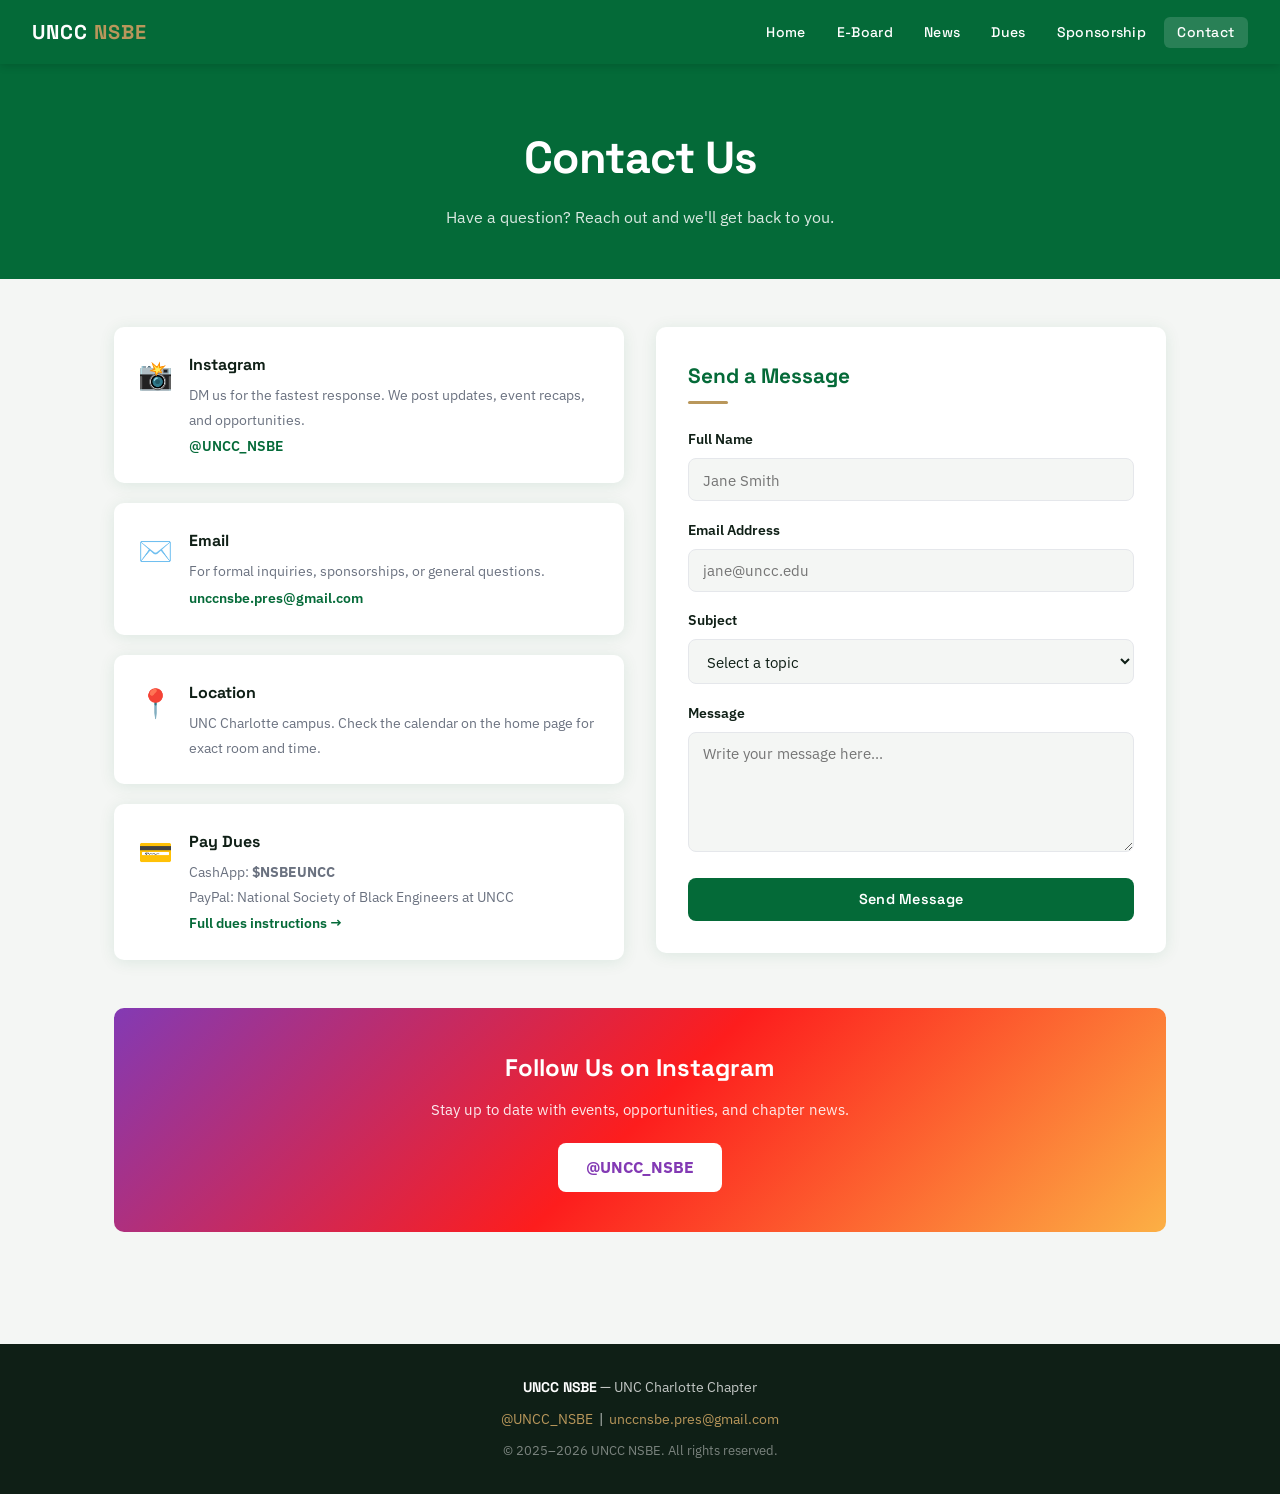
==== contact.html @ b9e21c6c "initial commit" ====
<!DOCTYPE html>
<html lang="en">
<head>
  <meta charset="UTF-8" />
  <meta name="viewport" content="width=device-width, initial-scale=1.0"/>
  <title>Contact — UNCC NSBE</title>
  <link rel="stylesheet" href="style.css" />
  <style>
    .contact-layout {
      display: grid;
      grid-template-columns: 1fr 1fr;
      gap: 2rem;
      align-items: start;
    }

    .contact-info {
      display: flex;
      flex-direction: column;
      gap: 1.25rem;
    }

    .contact-block {
      background: var(--white);
      border-radius: var(--radius);
      box-shadow: var(--shadow);
      padding: 1.5rem;
      display: flex;
      gap: 1rem;
      align-items: flex-start;
    }

    .contact-icon { font-size: 1.75rem; flex-shrink: 0; }

    .contact-block h3 {
      font-family: var(--font-heading);
      font-size: 1rem;
      color: var(--dark);
      margin-bottom: 0.3rem;
    }

    .contact-block p { font-size: 0.9rem; color: var(--gray); }
    .contact-block a { color: var(--green); font-weight: 600; font-size: 0.9rem; }

    .contact-form {
      background: var(--white);
      border-radius: var(--radius);
      box-shadow: var(--shadow);
      padding: 2rem;
    }

    .contact-form h2 {
      font-family: var(--font-heading);
      font-size: 1.3rem;
      color: var(--green);
      margin-bottom: 0.4rem;
    }

    .contact-form .divider {
      width: 40px; height: 3px;
      background: var(--gold);
      border-radius: 2px;
      margin-bottom: 1.5rem;
    }

    .form-group { margin-bottom: 1.1rem; }

    .form-group label {
      display: block;
      font-size: 0.875rem;
      font-weight: 600;
      color: var(--dark);
      margin-bottom: 0.4rem;
    }

    .form-group input,
    .form-group textarea,
    .form-group select {
      width: 100%;
      padding: 0.65rem 0.9rem;
      border: 1.5px solid var(--light-gray);
      border-radius: 8px;
      font-family: var(--font-body);
      font-size: 0.95rem;
      color: var(--dark);
      background: var(--off-white);
      transition: border-color 0.2s;
      outline: none;
    }

    .form-group input:focus,
    .form-group textarea:focus,
    .form-group select:focus { border-color: var(--green); }

    .form-group textarea { resize: vertical; min-height: 120px; }

    .instagram-cta {
      background: linear-gradient(135deg, #833ab4, #fd1d1d, #fcb045);
      color: var(--white);
      border-radius: var(--radius);
      padding: 2.5rem 2rem;
      text-align: center;
      margin-top: 3rem;
    }

    .instagram-cta h2 {
      font-family: var(--font-heading);
      font-size: 1.5rem;
      margin-bottom: 0.5rem;
    }

    .instagram-cta p { opacity: 0.9; margin-bottom: 1.25rem; font-size: 0.95rem; }

    .btn-instagram {
      background: var(--white);
      color: #833ab4;
      font-weight: 700;
      padding: 0.7rem 1.75rem;
      border-radius: 8px;
      display: inline-block;
      transition: opacity 0.2s;
    }

    .btn-instagram:hover { opacity: 0.9; text-decoration: none; }

    @media (max-width: 700px) {
      .contact-layout { grid-template-columns: 1fr; }
    }
  </style>
</head>
<body>

  <!-- NAVBAR -->
  <nav>
    <a href="index.html" class="nav-logo">UNCC <span>NSBE</span></a>
    <button class="nav-toggle" id="navToggle" aria-label="Toggle menu">
      <span></span><span></span><span></span>
    </button>
    <ul class="nav-links" id="navLinks">
      <li><a href="index.html">Home</a></li>
      <li><a href="eboard.html">E-Board</a></li>
      <li><a href="news.html">News</a></li>
      <li><a href="dues.html">Dues</a></li>
      <li><a href="sponsorship.html">Sponsorship</a></li>
      <li><a href="contact.html" class="active">Contact</a></li>
    </ul>
  </nav>

  <!-- PAGE HEADER -->
  <div class="page-header">
    <h1>Contact Us</h1>
    <p>Have a question? Reach out and we'll get back to you.</p>
  </div>

  <div class="container">
    <div class="contact-layout">

      <!-- LEFT: Contact Info -->
      <div class="contact-info">

        <div class="contact-block">
          <div class="contact-icon">📸</div>
          <div>
            <h3>Instagram</h3>
            <p>DM us for the fastest response. We post updates, event recaps, and opportunities.</p>
            <a href="https://www.instagram.com/UNCC_NSBE" target="_blank">@UNCC_NSBE</a>
          </div>
        </div>

        <div class="contact-block">
          <div class="contact-icon">✉️</div>
          <div>
            <h3>Email</h3>
            <p>For formal inquiries, sponsorships, or general questions.</p>
            <a href="mailto:unccnsbe.pres@gmail.com">unccnsbe.pres@gmail.com</a>
          </div>
        </div>

        <div class="contact-block">
          <div class="contact-icon">📍</div>
          <div>
            <h3>Location</h3>
            <p>UNC Charlotte campus. Check the calendar on the home page for exact room and time.</p>
          </div>
        </div>

        <div class="contact-block">
          <div class="contact-icon">💳</div>
          <div>
            <h3>Pay Dues</h3>
            <p>CashApp: <strong>$NSBEUNCC</strong><br>PayPal: National Society of Black Engineers at UNCC</p>
            <a href="dues.html">Full dues instructions →</a>
          </div>
        </div>

      </div>

      <!-- RIGHT: Contact Form -->
      <div class="contact-form">
        <h2>Send a Message</h2>
        <div class="divider"></div>

        <!--
          FORM SETUP (takes 2 minutes):
          1. Go to formspree.io and create a free account
          2. Create a new form — it gives you an endpoint URL
          3. Replace "YOUR_FORMSPREE_ID" below with your form ID
          Example: action="https://formspree.io/f/abcdefgh"
        -->
        <form action="https://formspree.io/f/YOUR_FORMSPREE_ID" method="POST">

          <div class="form-group">
            <label for="name">Full Name</label>
            <input type="text" id="name" name="name" placeholder="Jane Smith" required />
          </div>

          <div class="form-group">
            <label for="email">Email Address</label>
            <input type="email" id="email" name="email" placeholder="jane@uncc.edu" required />
          </div>

          <div class="form-group">
            <label for="subject">Subject</label>
            <select id="subject" name="subject">
              <option value="">Select a topic</option>
              <option value="general">General Question</option>
              <option value="membership">Membership / Dues</option>
              <option value="sponsorship">Sponsorship Inquiry</option>
              <option value="events">Events</option>
              <option value="other">Other</option>
            </select>
          </div>

          <div class="form-group">
            <label for="message">Message</label>
            <textarea id="message" name="message" placeholder="Write your message here..." required></textarea>
          </div>

          <button type="submit" class="btn btn-green" style="width: 100%;">Send Message</button>

        </form>
      </div>

    </div>

    <!-- INSTAGRAM CTA -->
    <div class="instagram-cta">
      <h2>Follow Us on Instagram</h2>
      <p>Stay up to date with events, opportunities, and chapter news.</p>
      <a href="https://www.instagram.com/UNCC_NSBE" target="_blank" class="btn-instagram">
        @UNCC_NSBE
      </a>
    </div>

  </div>

  <!-- FOOTER -->
  <footer>
    <p><strong>UNCC NSBE</strong> — UNC Charlotte Chapter</p>
    <p class="mt-1">
      <a href="https://www.instagram.com/UNCC_NSBE" target="_blank">@UNCC_NSBE</a>
      &nbsp;|&nbsp;
      <a href="mailto:unccnsbe.pres@gmail.com">unccnsbe.pres@gmail.com</a>
    </p>
    <p class="mt-1" style="font-size: 0.8rem; opacity: 0.6;">© 2025–2026 UNCC NSBE. All rights reserved.</p>
  </footer>

  <script>
    const toggle = document.getElementById('navToggle');
    const links  = document.getElementById('navLinks');
    toggle.addEventListener('click', () => links.classList.toggle('open'));
  </script>

</body>
</html>
---- style.css ----
/* ============================================
   UNCC NSBE WEBSITE — style.css
   Shared styles for all pages
   Colors: NinerGreen #046A38, Gold #B9975B
   Fonts: Space Grotesk + IBM Plex Sans
   ============================================ */

/* --- Google Fonts --- */
@import url('https://fonts.googleapis.com/css2?family=Space+Grotesk:wght@500;600;700&family=IBM+Plex+Sans:wght@400;500;600&display=swap');

/* --- CSS Variables --- */
:root {
  --green:      #046A38;
  --green-dark: #034d29;
  --gold:       #B9975B;
  --white:      #ffffff;
  --off-white:  #f4f6f4;
  --dark:       #0f1f16;
  --gray:       #6b7280;
  --light-gray: #e5e7eb;

  --font-heading: 'Space Grotesk', sans-serif;
  --font-body:    'IBM Plex Sans', sans-serif;

  --radius: 10px;
  --shadow: 0 2px 16px rgba(4, 106, 56, 0.10);
}

/* --- Reset --- */
*, *::before, *::after {
  box-sizing: border-box;
  margin: 0;
  padding: 0;
}

body {
  font-family: var(--font-body);
  background-color: var(--off-white);
  color: var(--dark);
  line-height: 1.7;
}

a { color: var(--green); text-decoration: none; }
a:hover { text-decoration: underline; }
img { max-width: 100%; display: block; }

/* --- Navbar --- */
nav {
  background-color: var(--green);
  padding: 0 2rem;
  display: flex;
  align-items: center;
  justify-content: space-between;
  height: 64px;
  position: sticky;
  top: 0;
  z-index: 100;
  box-shadow: 0 2px 8px rgba(0,0,0,0.15);
}

.nav-logo {
  font-family: var(--font-heading);
  font-size: 1.25rem;
  color: var(--white);
  letter-spacing: 1px;
  font-weight: 700;
}

.nav-logo span { color: var(--gold); }

.nav-links {
  display: flex;
  gap: 0.25rem;
  list-style: none;
}

.nav-links a {
  color: var(--white);
  font-size: 0.875rem;
  font-weight: 500;
  padding: 0.4rem 0.85rem;
  border-radius: 6px;
  transition: background 0.2s;
  font-family: var(--font-heading);
  letter-spacing: 0.3px;
}

.nav-links a:hover,
.nav-links a.active {
  background-color: rgba(255,255,255,0.15);
  text-decoration: none;
}

.nav-toggle {
  display: none;
  flex-direction: column;
  gap: 5px;
  cursor: pointer;
  background: none;
  border: none;
  padding: 4px;
}

.nav-toggle span {
  display: block;
  width: 24px;
  height: 2px;
  background: var(--white);
  border-radius: 2px;
}

/* --- Page Header --- */
.page-header {
  background-color: var(--green);
  color: var(--white);
  padding: 3.5rem 2rem 3rem;
  text-align: center;
}

.page-header h1 {
  font-family: var(--font-heading);
  font-size: clamp(1.8rem, 4vw, 2.8rem);
  font-weight: 700;
  letter-spacing: -0.5px;
  margin-bottom: 0.5rem;
}

.page-header p {
  font-size: 1rem;
  opacity: 0.85;
  max-width: 540px;
  margin: 0 auto;
  font-family: var(--font-body);
}

/* --- Container --- */
.container {
  max-width: 1100px;
  margin: 0 auto;
  padding: 3rem 1.5rem;
}

/* --- Section Title --- */
.section-title {
  font-family: var(--font-heading);
  font-size: 1.6rem;
  font-weight: 700;
  color: var(--green);
  margin-bottom: 0.4rem;
  letter-spacing: -0.3px;
}

.section-divider {
  width: 48px;
  height: 3px;
  background-color: var(--gold);
  border-radius: 2px;
  margin-bottom: 2rem;
}

/* --- Cards --- */
.card {
  background: var(--white);
  border-radius: var(--radius);
  box-shadow: var(--shadow);
  padding: 1.5rem;
}

.card h3 {
  font-family: var(--font-heading);
}

.card-grid {
  display: grid;
  grid-template-columns: repeat(auto-fit, minmax(260px, 1fr));
  gap: 1.5rem;
}

/* --- Buttons --- */
.btn {
  display: inline-block;
  padding: 0.65rem 1.4rem;
  border-radius: 8px;
  font-family: var(--font-heading);
  font-size: 0.9rem;
  font-weight: 600;
  cursor: pointer;
  transition: all 0.2s;
  border: 2px solid transparent;
  letter-spacing: 0.3px;
}

.btn-green {
  background-color: var(--green);
  color: var(--white);
}

.btn-green:hover {
  background-color: var(--green-dark);
  text-decoration: none;
}

.btn-outline {
  background-color: transparent;
  border-color: var(--green);
  color: var(--green);
}

.btn-outline:hover {
  background-color: var(--green);
  color: var(--white);
  text-decoration: none;
}

.btn-gold {
  background-color: var(--gold);
  color: var(--white);
}

.btn-gold:hover {
  background-color: #a3823d;
  text-decoration: none;
}

/* --- Footer --- */
footer {
  background-color: var(--dark);
  color: rgba(255,255,255,0.75);
  text-align: center;
  padding: 2rem 1rem;
  font-size: 0.875rem;
  margin-top: 4rem;
  font-family: var(--font-body);
}

footer strong {
  font-family: var(--font-heading);
  color: var(--white);
}

footer a { color: var(--gold); }

/* --- Utility --- */
.text-center { text-align: center; }
.mt-1 { margin-top: 0.5rem; }
.mt-2 { margin-top: 1rem; }
.mt-3 { margin-top: 1.5rem; }
.mt-4 { margin-top: 2rem; }

/* --- Scroll Reveal Animation --- */
.reveal {
  opacity: 0;
  transform: translateY(30px);
  transition: opacity 0.6s ease, transform 0.6s ease;
}

.reveal.from-left {
  transform: translateX(-60px);
}

.reveal.from-right {
  transform: translateX(60px);
}

.reveal.visible {
  opacity: 1;
  transform: translate(0);
}

/* --- Mobile --- */
@media (max-width: 700px) {
  .nav-links {
    display: none;
    flex-direction: column;
    position: absolute;
    top: 64px;
    left: 0;
    right: 0;
    background-color: var(--green);
    padding: 1rem;
    gap: 0.25rem;
  }

  .nav-links.open { display: flex; }
  .nav-toggle { display: flex; }
  .container { padding: 2rem 1rem; }
}
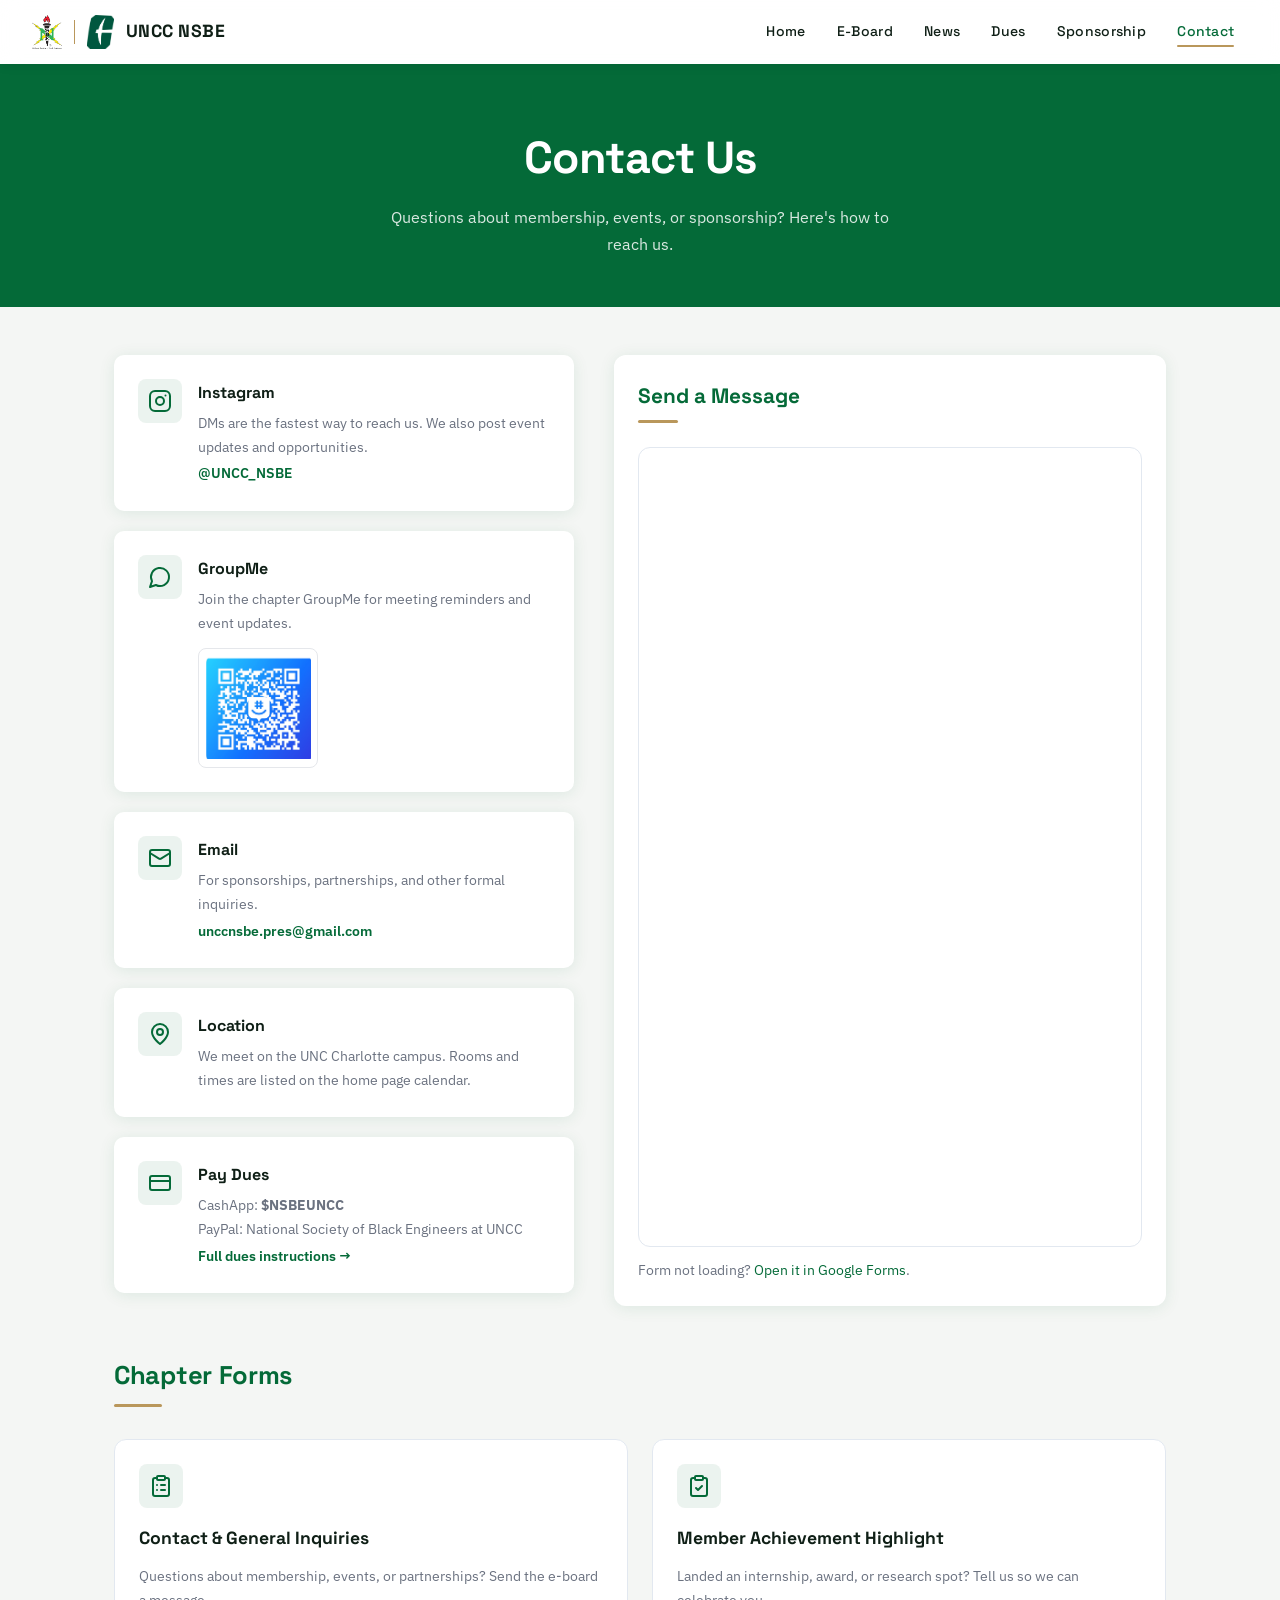
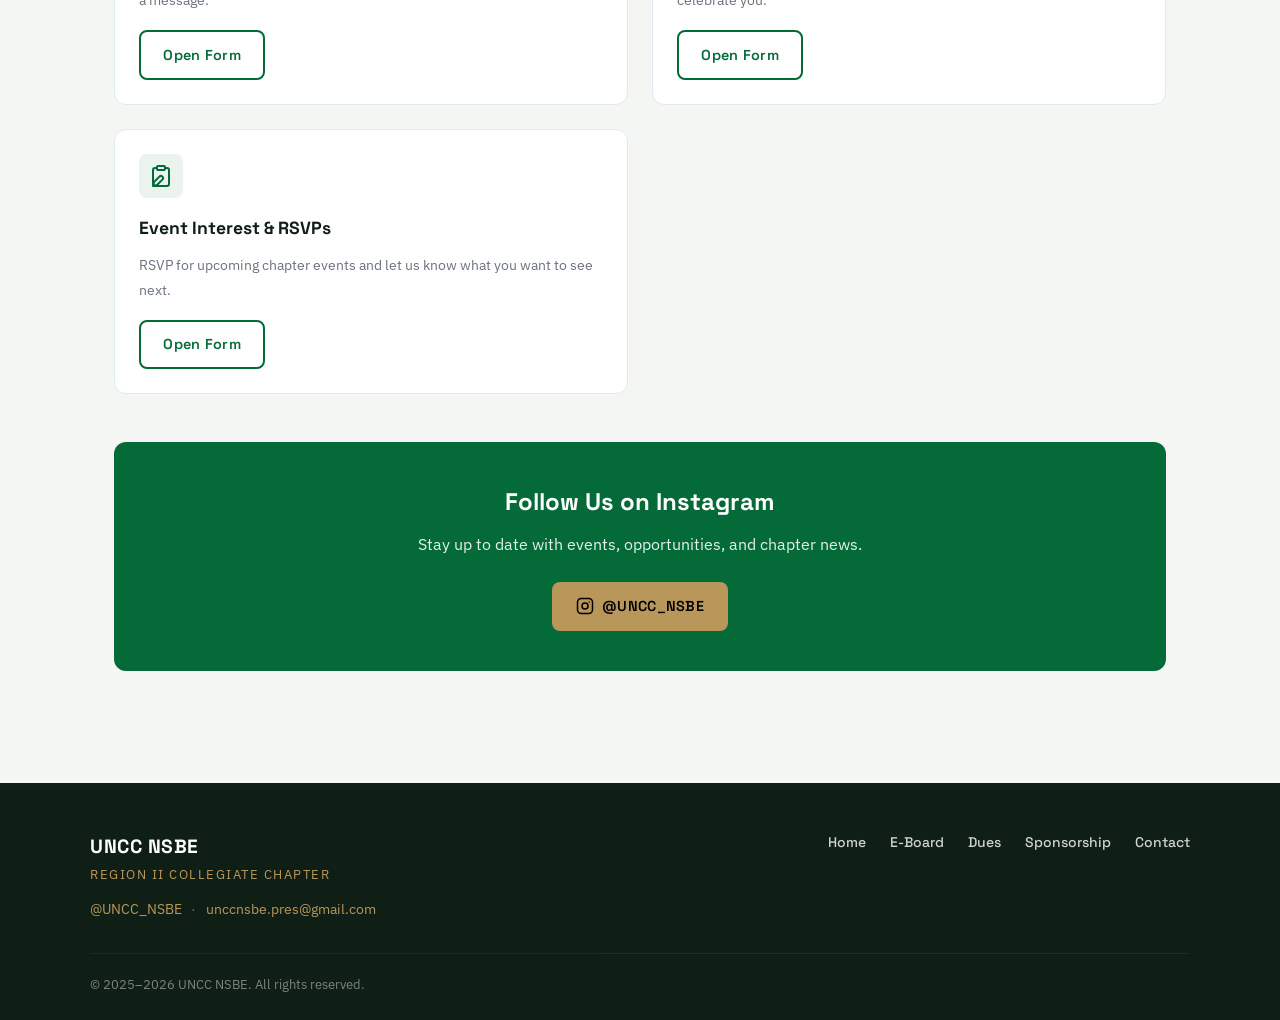
==== commit 9a481ac8: "Update E-Board card flip interactions, photo alignments, and Google Forms setup" ====
--- a/contact.html
+++ b/contact.html
@@ -8,8 +8,8 @@
   <style>
     .contact-layout {
       display: grid;
-      grid-template-columns: 1fr 1fr;
-      gap: 2rem;
+      grid-template-columns: 1fr 1.2fr;
+      gap: 2.5rem;
       align-items: start;
     }
 
@@ -29,7 +29,6 @@
       align-items: flex-start;
     }
 
-    .contact-icon { font-size: 1.75rem; flex-shrink: 0; }
 
     .contact-block h3 {
       font-family: var(--font-heading);
@@ -39,13 +38,33 @@
     }
 
     .contact-block p { font-size: 0.9rem; color: var(--gray); }
+
+    .groupme-qr {
+      width: 120px;
+      height: 120px;
+      object-fit: contain;
+      margin-top: 0.75rem;
+      padding: 6px;
+      border-radius: 8px;
+      border: 1px solid var(--light-gray);
+      background: var(--white);
+    }
     .contact-block a { color: var(--green); font-weight: 600; font-size: 0.9rem; }
 
     .contact-form {
       background: var(--white);
-      border-radius: var(--radius);
+      border-radius: 12px;
       box-shadow: var(--shadow);
-      padding: 2rem;
+      padding: 1.5rem;
+      scroll-margin-top: 80px; /* clears the sticky nav when jumped to */
+    }
+
+    .contact-form iframe { display: block; }
+
+    .form-fallback {
+      font-size: 0.85rem;
+      color: var(--gray);
+      margin-top: 0.75rem;
     }
 
     .contact-form h2 {
@@ -62,67 +81,7 @@
       margin-bottom: 1.5rem;
     }
 
-    .form-group { margin-bottom: 1.1rem; }
-
-    .form-group label {
-      display: block;
-      font-size: 0.875rem;
-      font-weight: 600;
-      color: var(--dark);
-      margin-bottom: 0.4rem;
-    }
-
-    .form-group input,
-    .form-group textarea,
-    .form-group select {
-      width: 100%;
-      padding: 0.65rem 0.9rem;
-      border: 1.5px solid var(--light-gray);
-      border-radius: 8px;
-      font-family: var(--font-body);
-      font-size: 0.95rem;
-      color: var(--dark);
-      background: var(--off-white);
-      transition: border-color 0.2s;
-      outline: none;
-    }
-
-    .form-group input:focus,
-    .form-group textarea:focus,
-    .form-group select:focus { border-color: var(--green); }
-
-    .form-group textarea { resize: vertical; min-height: 120px; }
-
-    .instagram-cta {
-      background: linear-gradient(135deg, #833ab4, #fd1d1d, #fcb045);
-      color: var(--white);
-      border-radius: var(--radius);
-      padding: 2.5rem 2rem;
-      text-align: center;
-      margin-top: 3rem;
-    }
-
-    .instagram-cta h2 {
-      font-family: var(--font-heading);
-      font-size: 1.5rem;
-      margin-bottom: 0.5rem;
-    }
-
-    .instagram-cta p { opacity: 0.9; margin-bottom: 1.25rem; font-size: 0.95rem; }
-
-    .btn-instagram {
-      background: var(--white);
-      color: #833ab4;
-      font-weight: 700;
-      padding: 0.7rem 1.75rem;
-      border-radius: 8px;
-      display: inline-block;
-      transition: opacity 0.2s;
-    }
-
-    .btn-instagram:hover { opacity: 0.9; text-decoration: none; }
-
-    @media (max-width: 700px) {
+    @media (max-width: 768px) {
       .contact-layout { grid-template-columns: 1fr; }
     }
   </style>
@@ -131,7 +90,12 @@
 
   <!-- NAVBAR -->
   <nav>
-    <a href="index.html" class="nav-logo">UNCC <span>NSBE</span></a>
+    <a href="index.html" class="nav-brand" aria-label="UNCC NSBE home">
+      <img src="images/nsbe-logo.png" alt="NSBE logo">
+      <span class="nav-divider" aria-hidden="true"></span>
+      <img src="images/uncc-logo.png" alt="UNC Charlotte logo">
+      <span class="nav-title">UNCC NSBE</span>
+    </a>
     <button class="nav-toggle" id="navToggle" aria-label="Toggle menu">
       <span></span><span></span><span></span>
     </button>
@@ -146,108 +110,119 @@
   </nav>
 
   <!-- PAGE HEADER -->
-  <div class="page-header">
+  <div class="page-header fade-in">
     <h1>Contact Us</h1>
-    <p>Have a question? Reach out and we'll get back to you.</p>
+    <p>Questions about membership, events, or sponsorship? Here's how to reach us.</p>
   </div>
 
-  <div class="container">
+  <div class="container fade-in">
     <div class="contact-layout">
 
       <!-- LEFT: Contact Info -->
       <div class="contact-info">
 
         <div class="contact-block">
-          <div class="contact-icon">📸</div>
+          <span class="icon-box"><svg viewBox="0 0 24 24" fill="none" stroke="currentColor" stroke-width="2" stroke-linecap="round" stroke-linejoin="round" aria-hidden="true"><rect x="2" y="2" width="20" height="20" rx="5"/><circle cx="12" cy="12" r="4"/><path d="M17.5 6.5h.01"/></svg></span>
           <div>
             <h3>Instagram</h3>
-            <p>DM us for the fastest response. We post updates, event recaps, and opportunities.</p>
+            <p>DMs are the fastest way to reach us. We also post event updates and opportunities.</p>
             <a href="https://www.instagram.com/UNCC_NSBE" target="_blank">@UNCC_NSBE</a>
           </div>
         </div>
 
         <div class="contact-block">
-          <div class="contact-icon">✉️</div>
+          <span class="icon-box"><svg viewBox="0 0 24 24" fill="none" stroke="currentColor" stroke-width="2" stroke-linecap="round" stroke-linejoin="round" aria-hidden="true"><path d="M7.9 20A9 9 0 1 0 4 16.1L2 22Z"/></svg></span>
+          <div>
+            <h3>GroupMe</h3>
+            <p>Join the chapter GroupMe for meeting reminders and event updates.</p>
+            <img src="images/groupme-qr.png" alt="GroupMe QR code" class="groupme-qr">
+          </div>
+        </div>
+
+        <div class="contact-block">
+          <span class="icon-box"><svg viewBox="0 0 24 24" fill="none" stroke="currentColor" stroke-width="2" stroke-linecap="round" stroke-linejoin="round" aria-hidden="true"><rect x="2" y="4" width="20" height="16" rx="2"/><path d="m22 7-8.97 5.7a1.94 1.94 0 0 1-2.06 0L2 7"/></svg></span>
           <div>
             <h3>Email</h3>
-            <p>For formal inquiries, sponsorships, or general questions.</p>
+            <p>For sponsorships, partnerships, and other formal inquiries.</p>
             <a href="mailto:unccnsbe.pres@gmail.com">unccnsbe.pres@gmail.com</a>
           </div>
         </div>
 
         <div class="contact-block">
-          <div class="contact-icon">📍</div>
+          <span class="icon-box"><svg viewBox="0 0 24 24" fill="none" stroke="currentColor" stroke-width="2" stroke-linecap="round" stroke-linejoin="round" aria-hidden="true"><path d="M20 10c0 6-8 12-8 12s-8-6-8-12a8 8 0 0 1 16 0Z"/><circle cx="12" cy="10" r="3"/></svg></span>
           <div>
             <h3>Location</h3>
-            <p>UNC Charlotte campus. Check the calendar on the home page for exact room and time.</p>
-          </div>
-        </div>
-
-        <div class="contact-block">
-          <div class="contact-icon">💳</div>
+            <p>We meet on the UNC Charlotte campus. Rooms and times are listed on the home page calendar.</p>
+          </div>
+        </div>
+
+        <div class="contact-block">
+          <span class="icon-box"><svg viewBox="0 0 24 24" fill="none" stroke="currentColor" stroke-width="2" stroke-linecap="round" stroke-linejoin="round" aria-hidden="true"><rect x="2" y="5" width="20" height="14" rx="2"/><path d="M2 10h20"/></svg></span>
           <div>
             <h3>Pay Dues</h3>
             <p>CashApp: <strong>$NSBEUNCC</strong><br>PayPal: National Society of Black Engineers at UNCC</p>
-            <a href="dues.html">Full dues instructions →</a>
-          </div>
-        </div>
-
-      </div>
-
-      <!-- RIGHT: Contact Form -->
-      <div class="contact-form">
+            <a href="dues.html">Full dues instructions <span class="arrow" aria-hidden="true">→</span></a>
+          </div>
+        </div>
+
+      </div>
+
+      <!-- RIGHT: Contact Form (Google Form embed) -->
+      <div class="contact-form" id="contact-form">
         <h2>Send a Message</h2>
         <div class="divider"></div>
-
-        <!--
-          FORM SETUP (takes 2 minutes):
-          1. Go to formspree.io and create a free account
-          2. Create a new form — it gives you an endpoint URL
-          3. Replace "YOUR_FORMSPREE_ID" below with your form ID
-          Example: action="https://formspree.io/f/abcdefgh"
-        -->
-        <form action="https://formspree.io/f/YOUR_FORMSPREE_ID" method="POST">
-
-          <div class="form-group">
-            <label for="name">Full Name</label>
-            <input type="text" id="name" name="name" placeholder="Jane Smith" required />
-          </div>
-
-          <div class="form-group">
-            <label for="email">Email Address</label>
-            <input type="email" id="email" name="email" placeholder="jane@uncc.edu" required />
-          </div>
-
-          <div class="form-group">
-            <label for="subject">Subject</label>
-            <select id="subject" name="subject">
-              <option value="">Select a topic</option>
-              <option value="general">General Question</option>
-              <option value="membership">Membership / Dues</option>
-              <option value="sponsorship">Sponsorship Inquiry</option>
-              <option value="events">Events</option>
-              <option value="other">Other</option>
-            </select>
-          </div>
-
-          <div class="form-group">
-            <label for="message">Message</label>
-            <textarea id="message" name="message" placeholder="Write your message here..." required></textarea>
-          </div>
-
-          <button type="submit" class="btn btn-green" style="width: 100%;">Send Message</button>
-
-        </form>
+        <iframe
+          src="https://docs.google.com/forms/d/e/1FAIpQLSdACDebHpmTXqi6QFkREAdQ2wJ_qQ5sxHd5EThO0pr32KKDzQ/viewform?embedded=true"
+          width="100%" height="800" frameborder="0" marginheight="0" marginwidth="0"
+          style="border-radius: 12px; border: 1px solid #E2E8F0;"
+          title="UNCC NSBE contact form"
+          loading="lazy">Loading…</iframe>
+        <p class="form-fallback">
+          Form not loading?
+          <a href="https://docs.google.com/forms/d/e/1FAIpQLSdACDebHpmTXqi6QFkREAdQ2wJ_qQ5sxHd5EThO0pr32KKDzQ/viewform" target="_blank" rel="noopener">Open it in Google Forms</a>.
+        </p>
       </div>
 
     </div>
 
+    <!-- CHAPTER FORMS HUB -->
+    <section class="forms-hub-section">
+      <h2 class="section-title">Chapter Forms</h2>
+      <div class="section-divider"></div>
+      <div class="forms-hub">
+
+      <div class="forms-card">
+        <span class="icon-box"><svg viewBox="0 0 24 24" fill="none" stroke="currentColor" stroke-width="2" stroke-linecap="round" stroke-linejoin="round" aria-hidden="true"><rect x="8" y="2" width="8" height="4" rx="1"/><path d="M16 4h2a2 2 0 0 1 2 2v14a2 2 0 0 1-2 2H6a2 2 0 0 1-2-2V6a2 2 0 0 1 2-2h2"/><path d="M12 11h4"/><path d="M12 16h4"/><path d="M8 11h.01"/><path d="M8 16h.01"/></svg></span>
+        <h3>Contact &amp; General Inquiries</h3>
+        <p>Questions about membership, events, or partnerships? Send the e-board a message.</p>
+        <a href="#contact-form" class="btn btn-secondary">Open Form</a>
+      </div>
+
+      <div class="forms-card">
+        <!-- TODO: replace # with the Member Highlight Google Form link -->
+        <span class="icon-box"><svg viewBox="0 0 24 24" fill="none" stroke="currentColor" stroke-width="2" stroke-linecap="round" stroke-linejoin="round" aria-hidden="true"><rect x="8" y="2" width="8" height="4" rx="1"/><path d="M16 4h2a2 2 0 0 1 2 2v14a2 2 0 0 1-2 2H6a2 2 0 0 1-2-2V6a2 2 0 0 1 2-2h2"/><path d="m9 14 2 2 4-4"/></svg></span>
+        <h3>Member Achievement Highlight</h3>
+        <p>Landed an internship, award, or research spot? Tell us so we can celebrate you.</p>
+        <a href="#" target="_blank" rel="noopener" class="btn btn-secondary">Open Form</a>
+      </div>
+
+      <div class="forms-card">
+        <!-- TODO: replace # with the current event RSVP Google Form link -->
+        <span class="icon-box"><svg viewBox="0 0 24 24" fill="none" stroke="currentColor" stroke-width="2" stroke-linecap="round" stroke-linejoin="round" aria-hidden="true"><rect x="8" y="2" width="8" height="4" rx="1"/><path d="M16 4h2a2 2 0 0 1 2 2v14a2 2 0 0 1-2 2H6a2 2 0 0 1-2-2V6a2 2 0 0 1 2-2h2"/><path d="M10.4 12.6a2 2 0 0 1 3 3L8 21l-4 1 1-4Z"/></svg></span>
+        <h3>Event Interest &amp; RSVPs</h3>
+        <p>RSVP for upcoming chapter events and let us know what you want to see next.</p>
+        <a href="#" target="_blank" rel="noopener" class="btn btn-secondary">Open Form</a>
+      </div>
+
+      </div>
+    </section>
+
     <!-- INSTAGRAM CTA -->
-    <div class="instagram-cta">
+    <div class="ig-banner">
       <h2>Follow Us on Instagram</h2>
       <p>Stay up to date with events, opportunities, and chapter news.</p>
-      <a href="https://www.instagram.com/UNCC_NSBE" target="_blank" class="btn-instagram">
-        @UNCC_NSBE
+      <a href="https://www.instagram.com/UNCC_NSBE" target="_blank" rel="noopener" class="btn btn-gold">
+        <svg viewBox="0 0 24 24" fill="none" stroke="currentColor" stroke-width="2" stroke-linecap="round" stroke-linejoin="round" aria-hidden="true"><rect x="2" y="2" width="20" height="20" rx="5"/><circle cx="12" cy="12" r="4"/><path d="M17.5 6.5h.01"/></svg> @UNCC_NSBE
       </a>
     </div>
 
@@ -255,13 +230,25 @@
 
   <!-- FOOTER -->
   <footer>
-    <p><strong>UNCC NSBE</strong> — UNC Charlotte Chapter</p>
-    <p class="mt-1">
-      <a href="https://www.instagram.com/UNCC_NSBE" target="_blank">@UNCC_NSBE</a>
-      &nbsp;|&nbsp;
-      <a href="mailto:unccnsbe.pres@gmail.com">unccnsbe.pres@gmail.com</a>
-    </p>
-    <p class="mt-1" style="font-size: 0.8rem; opacity: 0.6;">© 2025–2026 UNCC NSBE. All rights reserved.</p>
+    <div class="footer-inner">
+      <div class="footer-brand">
+        <p class="footer-title">UNCC NSBE</p>
+        <p class="footer-tagline">Region II Collegiate Chapter</p>
+        <p class="footer-contact">
+          <a href="https://www.instagram.com/UNCC_NSBE" target="_blank" rel="noopener">@UNCC_NSBE</a>
+          <span aria-hidden="true">·</span>
+          <a href="mailto:unccnsbe.pres@gmail.com">unccnsbe.pres@gmail.com</a>
+        </p>
+      </div>
+      <nav class="footer-nav" aria-label="Footer">
+        <a href="index.html">Home</a>
+        <a href="eboard.html">E-Board</a>
+        <a href="dues.html">Dues</a>
+        <a href="sponsorship.html">Sponsorship</a>
+        <a href="contact.html">Contact</a>
+      </nav>
+    </div>
+    <p class="footer-copy">© 2025–2026 UNCC NSBE. All rights reserved.</p>
   </footer>
 
   <script>
--- a/style.css
+++ b/style.css
@@ -33,6 +33,8 @@
   padding: 0;
 }
 
+html { scroll-behavior: smooth; }
+
 body {
   font-family: var(--font-body);
   background-color: var(--off-white);
@@ -44,9 +46,16 @@
 a:hover { text-decoration: underline; }
 img { max-width: 100%; display: block; }
 
+a, button, input, select, textarea {
+  transition: all 0.3s cubic-bezier(0.25, 0.8, 0.25, 1);
+}
+
 /* --- Navbar --- */
 nav {
-  background-color: var(--green);
+  background: rgba(255, 255, 255, 0.92);
+  -webkit-backdrop-filter: blur(10px);
+  backdrop-filter: blur(10px);
+  box-shadow: 0 2px 10px rgba(0, 0, 0, 0.08);
   padding: 0 2rem;
   display: flex;
   align-items: center;
@@ -54,19 +63,36 @@
   height: 64px;
   position: sticky;
   top: 0;
-  z-index: 100;
-  box-shadow: 0 2px 8px rgba(0,0,0,0.15);
-}
-
-.nav-logo {
-  font-family: var(--font-heading);
-  font-size: 1.25rem;
-  color: var(--white);
-  letter-spacing: 1px;
+  z-index: 1000;
+}
+
+.nav-brand {
+  display: flex;
+  align-items: center;
+  gap: 12px;
+  white-space: nowrap;
+}
+
+.nav-brand:hover { text-decoration: none; }
+
+.nav-brand img {
+  height: 34px;
+  width: auto;
+  object-fit: contain;
+}
+
+.nav-divider {
+  height: 24px;
+  border-right: 1.5px solid var(--gold);
+}
+
+.nav-title {
+  font-family: var(--font-heading);
   font-weight: 700;
-}
-
-.nav-logo span { color: var(--gold); }
+  font-size: 1.1rem;
+  color: var(--dark);
+  letter-spacing: 0.5px;
+}
 
 .nav-links {
   display: flex;
@@ -75,20 +101,38 @@
 }
 
 .nav-links a {
-  color: var(--white);
+  position: relative;
+  display: inline-block;
+  color: var(--dark);
   font-size: 0.875rem;
   font-weight: 500;
   padding: 0.4rem 0.85rem;
-  border-radius: 6px;
-  transition: background 0.2s;
+  transition: color 0.2s;
   font-family: var(--font-heading);
   letter-spacing: 0.3px;
+}
+
+.nav-links a::after {
+  content: '';
+  position: absolute;
+  left: 0.85rem;
+  bottom: 0.2rem;
+  width: 0;
+  height: 2px;
+  background-color: var(--gold);
+  border-radius: 2px;
+  transition: width 0.3s ease;
 }
 
 .nav-links a:hover,
 .nav-links a.active {
-  background-color: rgba(255,255,255,0.15);
+  color: var(--green);
   text-decoration: none;
+}
+
+.nav-links a:hover::after,
+.nav-links a.active::after {
+  width: calc(100% - 1.7rem);
 }
 
 .nav-toggle {
@@ -105,7 +149,7 @@
   display: block;
   width: 24px;
   height: 2px;
-  background: var(--white);
+  background: var(--dark);
   border-radius: 2px;
 }
 
@@ -185,7 +229,7 @@
   font-size: 0.9rem;
   font-weight: 600;
   cursor: pointer;
-  transition: all 0.2s;
+  transition: all 0.3s cubic-bezier(0.25, 0.8, 0.25, 1);
   border: 2px solid transparent;
   letter-spacing: 0.3px;
 }
@@ -213,32 +257,583 @@
 }
 
 .btn-gold {
-  background-color: var(--gold);
+  background-color: #B9975B;
+  color: #000000;
+}
+
+.btn-gold:hover {
+  background-color: #A38248;
+  text-decoration: none;
+}
+
+.btn-secondary {
+  background-color: transparent;
+  border-color: var(--green);
+  color: var(--green);
+}
+
+.btn-secondary:hover {
+  background-color: var(--green);
   color: var(--white);
-}
-
-.btn-gold:hover {
-  background-color: #a3823d;
   text-decoration: none;
+}
+
+.btn:hover,
+.btn-primary:hover,
+.btn-secondary:hover {
+  transform: translateY(-3px);
+  box-shadow: 0 8px 20px rgba(4, 106, 56, 0.25);
+}
+
+.btn:active,
+.btn-primary:active,
+.btn-secondary:active {
+  transform: translateY(-1px);
 }
 
 /* --- Footer --- */
 footer {
   background-color: var(--dark);
   color: rgba(255,255,255,0.75);
-  text-align: center;
-  padding: 2rem 1rem;
+  padding: 3rem 2rem 1.5rem;
   font-size: 0.875rem;
   margin-top: 4rem;
   font-family: var(--font-body);
 }
 
-footer strong {
-  font-family: var(--font-heading);
+footer a { color: var(--gold); }
+
+.footer-inner {
+  max-width: 1100px;
+  margin: 0 auto;
+  display: flex;
+  justify-content: space-between;
+  align-items: flex-start;
+  gap: 2rem;
+  flex-wrap: wrap;
+}
+
+.footer-title {
+  font-family: var(--font-heading);
+  font-size: 1.2rem;
+  font-weight: 700;
   color: var(--white);
-}
-
-footer a { color: var(--gold); }
+  letter-spacing: 0.5px;
+}
+
+.footer-tagline {
+  color: var(--gold);
+  font-size: 0.8rem;
+  text-transform: uppercase;
+  letter-spacing: 1.5px;
+  margin-bottom: 0.75rem;
+}
+
+.footer-contact span { margin: 0 0.4rem; opacity: 0.5; }
+
+/* Reset the sticky top-nav styles for the footer's nav element */
+nav.footer-nav {
+  position: static;
+  height: auto;
+  padding: 0;
+  background: none;
+  box-shadow: none;
+  -webkit-backdrop-filter: none;
+  backdrop-filter: none;
+  display: flex;
+  flex-wrap: wrap;
+  gap: 0.5rem 1.5rem;
+}
+
+.footer-nav a {
+  color: rgba(255,255,255,0.8);
+  font-family: var(--font-heading);
+  font-weight: 500;
+}
+
+.footer-nav a:hover { color: var(--gold); text-decoration: none; }
+
+.footer-copy {
+  max-width: 1100px;
+  margin: 2rem auto 0;
+  padding-top: 1.25rem;
+  border-top: 1px solid rgba(255,255,255,0.1);
+  font-size: 0.8rem;
+  opacity: 0.6;
+}
+
+/* --- Dues Page --- */
+.dues-section {
+  background: var(--white);
+  border-radius: var(--radius);
+  box-shadow: var(--shadow);
+  padding: 2rem;
+  margin-bottom: 2rem;
+}
+
+.dues-section h2 {
+  font-family: var(--font-heading);
+  font-size: 1.4rem;
+  color: var(--green);
+  margin-bottom: 0.4rem;
+}
+
+.dues-section .divider {
+  width: 40px;
+  height: 3px;
+  background: var(--gold);
+  border-radius: 2px;
+  margin-bottom: 1.25rem;
+}
+
+.dues-intro {
+  color: var(--gray);
+  margin-bottom: 1.25rem;
+}
+
+.dues-label {
+  font-weight: 600;
+  margin: 1.25rem 0 0.75rem;
+}
+
+.amount-badge {
+  display: inline-block;
+  background: var(--off-white);
+  border: 1.5px solid var(--green);
+  color: var(--green);
+  font-weight: 700;
+  font-size: 1.5rem;
+  padding: 0.5rem 1.5rem;
+  border-radius: 8px;
+}
+
+/* Payment cards (CashApp / PayPal) */
+.payment-grid {
+  display: grid;
+  grid-template-columns: repeat(2, 1fr);
+  gap: 1.5rem;
+}
+
+.payment-card {
+  --brand: var(--green);
+  background: var(--white);
+  border: 1px solid var(--light-gray);
+  border-radius: 12px;
+  box-shadow: 0 2px 10px rgba(15, 31, 22, 0.06);
+  padding: 1.5rem;
+  text-align: center;
+  border-top: 4px solid var(--brand);
+}
+
+.payment-card.cashapp { --brand: #00D632; }
+.payment-card.paypal  { --brand: #003087; }
+
+.payment-card h3 {
+  font-family: var(--font-heading);
+  font-size: 1.15rem;
+  color: var(--brand);
+  margin-bottom: 0.25rem;
+}
+
+.payment-card .handle {
+  font-weight: 700;
+  color: var(--dark);
+  margin-bottom: 1rem;
+}
+
+.payment-card img {
+  max-width: 180px;
+  width: 100%;
+  height: auto;
+  margin: 0 auto 1rem;
+  padding: 0.5rem;
+  background: var(--white);
+  border: 1px solid var(--light-gray);
+  border-radius: 8px;
+}
+
+.payment-card .payment-note {
+  font-size: 0.85rem;
+  color: var(--gray);
+}
+
+.memo-callout {
+  width: 100%;
+  display: flex;
+  gap: 0.75rem;
+  align-items: flex-start;
+  background: #fbf7ef;
+  border: 1px solid var(--gold);
+  border-left-width: 5px;
+  border-radius: var(--radius);
+  padding: 1rem 1.25rem;
+  margin-top: 1.5rem;
+  font-size: 0.92rem;
+}
+
+.memo-callout .icon-box { padding: 8px; }
+.memo-callout .icon-box svg { width: 20px; height: 20px; }
+
+.memo-callout code {
+  background: var(--white);
+  border: 1px solid var(--light-gray);
+  border-radius: 4px;
+  padding: 0.1rem 0.4rem;
+  font-family: inherit;
+  font-weight: 600;
+  color: var(--green);
+}
+
+/* National dues steps */
+.steps {
+  list-style: none;
+  counter-reset: step;
+}
+
+.steps li {
+  counter-increment: step;
+  display: flex;
+  gap: 1rem;
+  align-items: flex-start;
+  margin-bottom: 1.25rem;
+}
+
+.steps li::before {
+  content: counter(step);
+  background-color: var(--green);
+  color: var(--white);
+  font-family: var(--font-heading);
+  font-size: 0.95rem;
+  width: 32px;
+  height: 32px;
+  border-radius: 50%;
+  display: flex;
+  align-items: center;
+  justify-content: center;
+  flex-shrink: 0;
+  margin-top: 2px;
+}
+
+.steps h4 {
+  font-weight: 600;
+  font-size: 0.97rem;
+  margin-bottom: 0.2rem;
+}
+
+.steps p {
+  font-size: 0.9rem;
+  color: var(--gray);
+}
+
+.info-box {
+  background: var(--off-white);
+  border-left: 4px solid var(--gold);
+  border-radius: 0 var(--radius) var(--radius) 0;
+  padding: 1rem 1.25rem;
+  margin-top: 1.25rem;
+  font-size: 0.9rem;
+  color: var(--dark);
+}
+
+/* --- E-Board Page --- */
+.eboard-hint {
+  font-size: 0.9rem;
+  color: var(--gray);
+}
+
+.eboard-grid {
+  display: grid;
+  grid-template-columns: repeat(auto-fill, minmax(280px, 1fr));
+  gap: 1.75rem;
+  margin-top: 2rem;
+}
+
+/* 3D flip card */
+.eboard-card-container {
+  perspective: 1000px;
+  height: 380px;
+  width: 100%;
+}
+
+.eboard-card-inner {
+  position: relative;
+  width: 100%;
+  height: 100%;
+  transition: transform 0.6s cubic-bezier(0.4, 0.2, 0.2, 1);
+  transform-style: preserve-3d;
+  cursor: pointer;
+}
+
+/* Hover flip only on devices that can hover; touch uses the .flipped toggle.
+   :focus-within flips the card when keyboard users tab to the LinkedIn button. */
+@media (hover: hover) {
+  .eboard-card-container:hover .eboard-card-inner { transform: rotateY(180deg); }
+}
+
+.eboard-card-container.flipped .eboard-card-inner,
+.eboard-card-container:focus-within .eboard-card-inner {
+  transform: rotateY(180deg);
+}
+
+.eboard-card-front,
+.eboard-card-back {
+  position: absolute;
+  width: 100%;
+  height: 100%;
+  -webkit-backface-visibility: hidden;
+  backface-visibility: hidden;
+  border-radius: 12px;
+  border: 1px solid #E2E8F0;
+  background: var(--white);
+  box-shadow: var(--shadow);
+  overflow: hidden;
+}
+
+.eboard-card-front {
+  display: flex;
+  flex-direction: column;
+}
+
+.eboard-card-back {
+  transform: rotateY(180deg);
+  background: var(--white);
+  padding: 1.25rem;
+  display: flex;
+  flex-direction: column;
+  justify-content: space-between;
+  border-top: 3px solid var(--green);
+}
+
+.eboard-photo {
+  height: 280px;
+  width: 100%;
+  flex-shrink: 0;
+  overflow: hidden;
+  border-radius: 12px 12px 0 0;
+  position: relative;
+}
+
+/* Default crop is center top. Per-photo tweaks use an .img-focus-* class below. */
+.eboard-card-front img {
+  width: 100%;
+  height: 100%;
+  object-fit: cover;
+  object-position: center top;
+  display: block;
+}
+
+/* Headshot focal points: lower % keeps more of the top of the photo */
+.img-focus-top    { object-position: center top !important; }
+.img-focus-upper  { object-position: center 25% !important; }
+.img-focus-center { object-position: center center !important; }
+.img-focus-lower  { object-position: center 65% !important; }
+.img-focus-bottom { object-position: center bottom !important; }
+
+.eboard-photo.img-fallback {
+  background: linear-gradient(135deg, #046A38, #02381e);
+  display: flex;
+  align-items: center;
+  justify-content: center;
+}
+
+.eboard-photo.img-fallback::after {
+  content: attr(data-initials);
+  font-family: var(--font-heading);
+  font-size: 4rem;
+  font-weight: 700;
+  letter-spacing: 2px;
+  color: #B9975B;
+}
+
+.eboard-info {
+  padding: 1rem 1.25rem;
+}
+
+.position-badge {
+  display: inline-block;
+  font-family: var(--font-heading);
+  font-size: 0.7rem;
+  font-weight: 600;
+  letter-spacing: 1.2px;
+  color: #8a6a2e;
+  background: rgba(185, 151, 91, 0.15);
+  border-radius: 999px;
+  padding: 0.25rem 0.75rem;
+  margin-bottom: 0.5rem;
+}
+
+.eboard-name {
+  font-family: var(--font-heading);
+  font-weight: 700;
+  font-size: 1.2rem;
+  color: var(--dark);
+  line-height: 1.3;
+}
+
+/* Card back details */
+.eboard-details {
+  display: grid;
+  grid-template-columns: auto 1fr;
+  gap: 0.3rem 0.75rem;
+  margin: 0.75rem 0;
+  font-size: 0.85rem;
+  line-height: 1.45;
+}
+
+.eboard-details dt {
+  font-family: var(--font-heading);
+  font-weight: 600;
+  color: var(--green);
+}
+
+.eboard-details dd { color: var(--dark); }
+
+.eboard-fun-fact {
+  background: rgba(4, 106, 56, 0.06);
+  padding: 8px 12px;
+  border-radius: 8px;
+  border-left: 3px solid var(--green);
+  font-size: 0.85rem;
+  color: var(--dark);
+  line-height: 1.45;
+}
+
+.btn-linkedin {
+  background: #0A66C2;
+  color: #FFFFFF;
+  padding: 8px 14px;
+  border-radius: 6px;
+  display: inline-flex;
+  align-items: center;
+  justify-content: center;
+  gap: 0.5rem;
+  font-size: 0.85rem;
+  font-weight: 600;
+  text-decoration: none;
+  margin-top: 10px;
+  width: 100%;
+}
+
+.btn-linkedin svg { width: 16px; height: 16px; }
+
+.btn-linkedin:hover {
+  background: #004182;
+  color: #FFFFFF;
+  text-decoration: none;
+}
+
+/* --- Instagram Banner (contact, news) --- */
+.ig-banner {
+  background: var(--green);
+  color: var(--white);
+  border-radius: 12px;
+  padding: 2.5rem 2rem;
+  text-align: center;
+  margin-top: 3rem;
+}
+
+.ig-banner h2 {
+  font-family: var(--font-heading);
+  font-size: 1.5rem;
+  font-weight: 700;
+  color: #FFFFFF;
+  margin-bottom: 0.5rem;
+}
+
+.ig-banner p {
+  color: rgba(255, 255, 255, 0.9);
+  margin: 0 auto 1.5rem;
+  max-width: 480px;
+}
+
+.ig-banner .btn {
+  display: inline-flex;
+  align-items: center;
+  gap: 0.5rem;
+}
+
+.ig-banner .btn svg { width: 18px; height: 18px; }
+
+.btn-block {
+  display: block;
+  width: 100%;
+  text-align: center;
+}
+
+/* --- Chapter Forms Hub (contact, news) --- */
+.forms-hub-section { margin-top: 3rem; }
+
+.forms-hub {
+  display: grid;
+  grid-template-columns: repeat(2, 1fr);
+  gap: 1.5rem;
+}
+
+.forms-card {
+  background: var(--white);
+  border: 1px solid #E2E8F0;
+  border-radius: 12px;
+  padding: 1.5rem;
+  display: flex;
+  flex-direction: column;
+  align-items: flex-start;
+  gap: 0.6rem;
+  transition: transform 0.3s ease, box-shadow 0.3s ease;
+}
+
+.forms-card:hover {
+  transform: translateY(-4px);
+  box-shadow: 0 12px 24px rgba(0, 0, 0, 0.08);
+}
+
+.forms-card .icon-box { color: #046A38; }
+
+.forms-card h3 {
+  font-family: var(--font-heading);
+  font-size: 1.1rem;
+  font-weight: 700;
+  color: var(--dark);
+  margin-top: 0.4rem;
+}
+
+.forms-card p {
+  font-size: 0.9rem;
+  color: var(--gray);
+  flex: 1;
+}
+
+.forms-card .btn { margin-top: 0.5rem; }
+
+/* --- Icons --- */
+.icon-box {
+  display: inline-flex;
+  align-items: center;
+  justify-content: center;
+  flex-shrink: 0;
+  color: var(--green);
+  background: rgba(4, 106, 56, 0.08);
+  padding: 10px;
+  border-radius: 8px;
+}
+
+.icon-box svg {
+  width: 24px;
+  height: 24px;
+  display: block;
+}
+
+.icon-box--gold {
+  color: #8a6a2e;
+  background: rgba(185, 151, 91, 0.15);
+}
+
+/* Link arrow that slides right on hover */
+.arrow {
+  display: inline-block;
+  transition: transform 0.3s ease;
+}
+
+a:hover > .arrow { transform: translateX(4px); }
 
 /* --- Utility --- */
 .text-center { text-align: center; }
@@ -267,8 +862,62 @@
   transform: translate(0);
 }
 
+/* --- Card Hover Elevation --- */
+/* Declared after .reveal so hover wins over .reveal.visible's transform */
+.card,
+.explore-card,
+.payment-card,
+.tier-card {
+  transition: transform 0.3s ease, box-shadow 0.3s ease, border-color 0.3s ease;
+}
+
+/* Cards that also scroll-reveal keep their opacity fade */
+.reveal.card,
+.reveal.explore-card,
+.reveal.tier-card {
+  transition: opacity 0.6s ease, transform 0.6s ease, box-shadow 0.3s ease, border-color 0.3s ease;
+}
+
+.card:hover,
+.explore-card:hover,
+.payment-card:hover,
+.tier-card:hover {
+  transform: translateY(-6px);
+  box-shadow: 0 12px 24px rgba(0, 0, 0, 0.1);
+  border-color: var(--gold);
+}
+
+/* Keep the brand accent bar on payment cards */
+.payment-card:hover { border-top-color: var(--brand); }
+
+/* --- Page Fade-In --- */
+@keyframes fadeInUp {
+  from { opacity: 0; transform: translateY(20px); }
+  to   { opacity: 1; transform: translateY(0); }
+}
+
+.fade-in {
+  opacity: 0;
+  animation: fadeInUp 0.6s ease-out forwards;
+}
+
+.container.fade-in { animation-delay: 0.1s; }
+
+@media (prefers-reduced-motion: reduce) {
+  html { scroll-behavior: auto; }
+
+  *, *::before, *::after {
+    animation-duration: 0.01ms !important;
+    animation-delay: 0s !important;
+    transition-duration: 0.01ms !important;
+  }
+}
+
 /* --- Mobile --- */
-@media (max-width: 700px) {
+/* Nav collapses earlier than the page layout: logos + 6 links need ~900px */
+@media (max-width: 900px) {
+  nav { padding: 0 1rem; }
+
   .nav-links {
     display: none;
     flex-direction: column;
@@ -276,12 +925,26 @@
     top: 64px;
     left: 0;
     right: 0;
-    background-color: var(--green);
+    background: rgba(255, 255, 255, 0.97);
+    box-shadow: 0 6px 10px rgba(0, 0, 0, 0.08);
     padding: 1rem;
     gap: 0.25rem;
   }
 
   .nav-links.open { display: flex; }
   .nav-toggle { display: flex; }
+}
+
+@media (max-width: 400px) {
+  .nav-brand { gap: 8px; }
+  .nav-brand img { height: 28px; }
+  .nav-title { font-size: 0.95rem; }
+}
+
+@media (max-width: 768px) {
+  .card-grid,
+  .payment-grid,
+  .forms-hub { grid-template-columns: 1fr; }
   .container { padding: 2rem 1rem; }
-}
+  .dues-section { padding: 1.25rem; }
+}
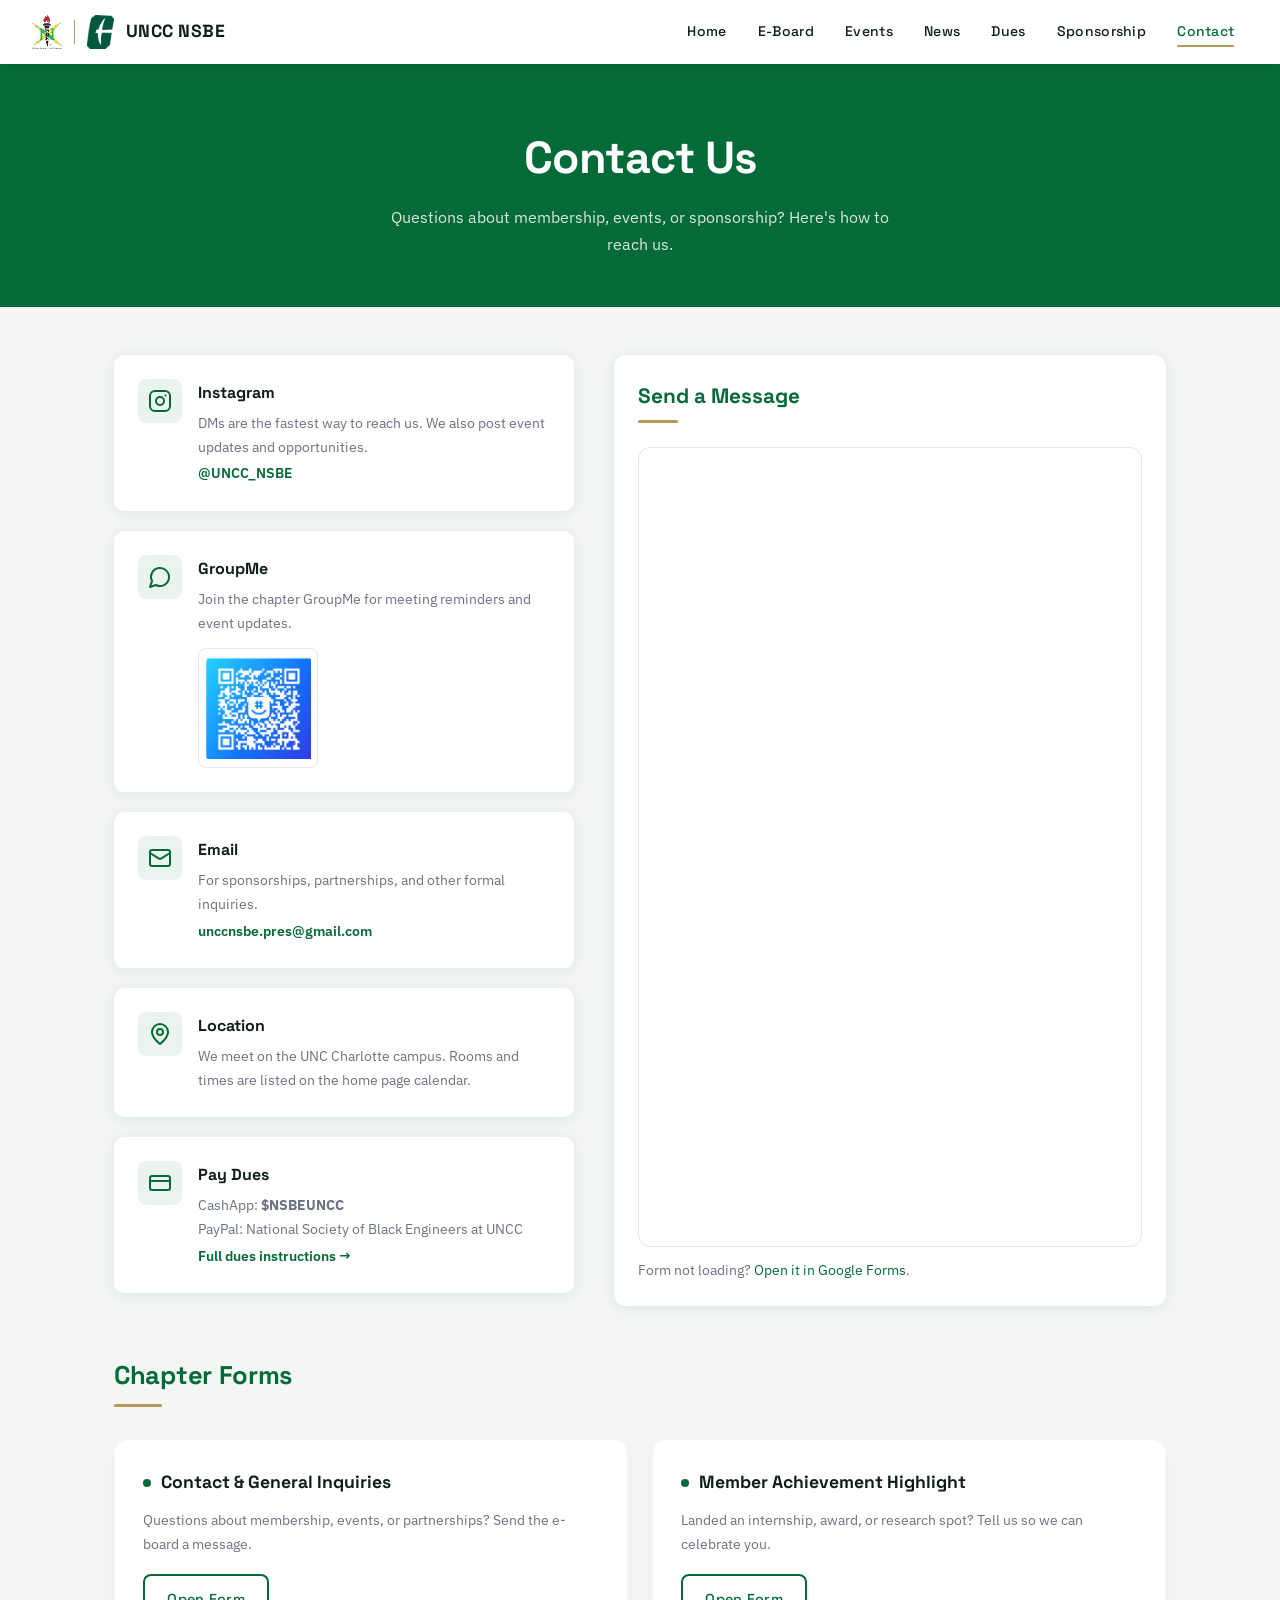
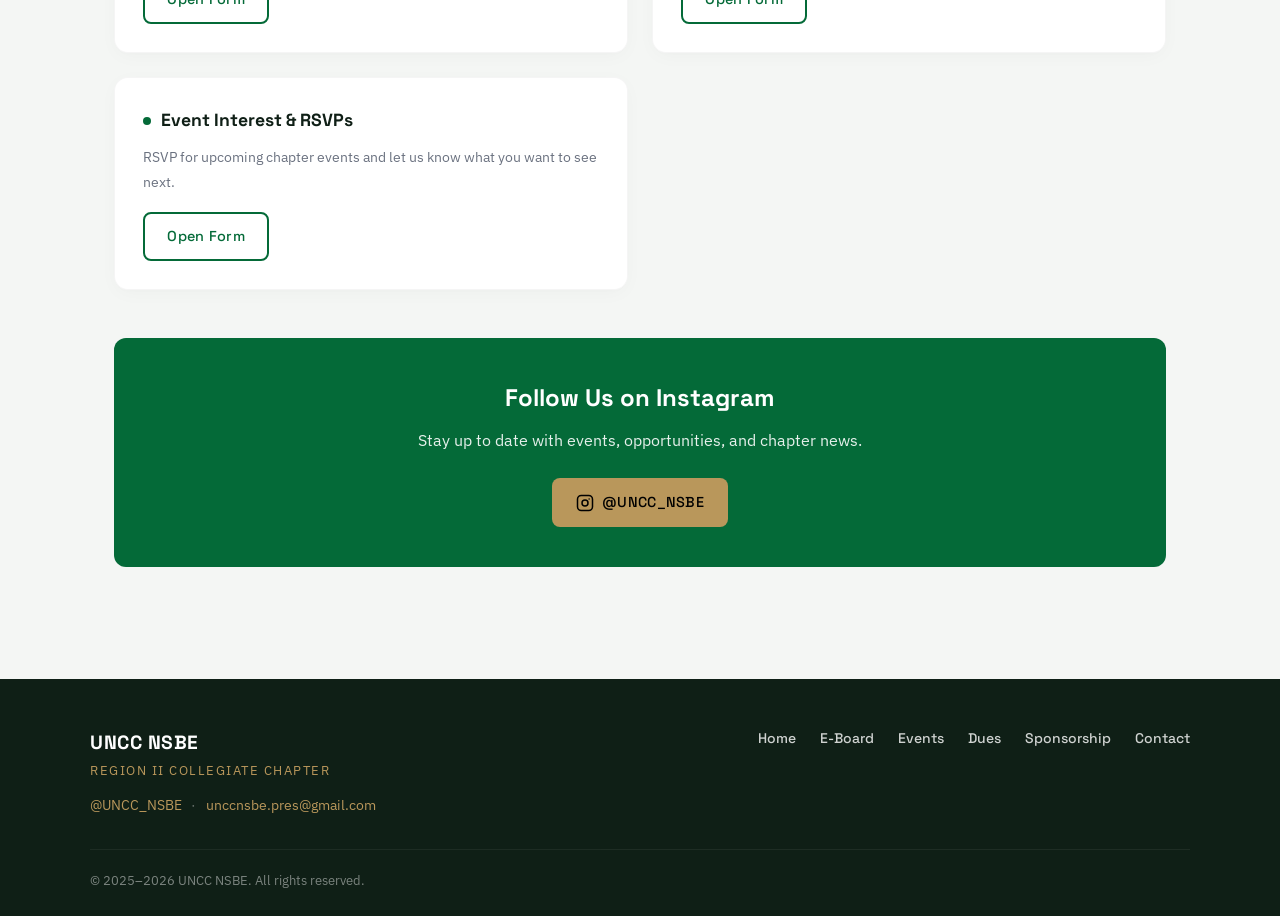
==== commit f466193c: "Deploy editorial UI overhaul with floating card shadows and refined navigation (?v=2.3)" ====
--- a/contact.html
+++ b/contact.html
@@ -4,7 +4,7 @@
   <meta charset="UTF-8" />
   <meta name="viewport" content="width=device-width, initial-scale=1.0"/>
   <title>Contact — UNCC NSBE</title>
-  <link rel="stylesheet" href="style.css" />
+  <link rel="stylesheet" href="./style.css?v=2.3">
   <style>
     .contact-layout {
       display: grid;
@@ -102,6 +102,7 @@
     <ul class="nav-links" id="navLinks">
       <li><a href="index.html">Home</a></li>
       <li><a href="eboard.html">E-Board</a></li>
+      <li><a href="events.html">Events</a></li>
       <li><a href="news.html">News</a></li>
       <li><a href="dues.html">Dues</a></li>
       <li><a href="sponsorship.html">Sponsorship</a></li>
@@ -122,7 +123,7 @@
       <div class="contact-info">
 
         <div class="contact-block">
-          <span class="icon-box"><svg viewBox="0 0 24 24" fill="none" stroke="currentColor" stroke-width="2" stroke-linecap="round" stroke-linejoin="round" aria-hidden="true"><rect x="2" y="2" width="20" height="20" rx="5"/><circle cx="12" cy="12" r="4"/><path d="M17.5 6.5h.01"/></svg></span>
+          <span class="icon-box"><svg width="24" height="24" viewBox="0 0 24 24" fill="none" stroke="currentColor" stroke-width="2" stroke-linecap="round" stroke-linejoin="round" aria-hidden="true"><rect x="2" y="2" width="20" height="20" rx="5"/><circle cx="12" cy="12" r="4"/><path d="M17.5 6.5h.01"/></svg></span>
           <div>
             <h3>Instagram</h3>
             <p>DMs are the fastest way to reach us. We also post event updates and opportunities.</p>
@@ -131,7 +132,7 @@
         </div>
 
         <div class="contact-block">
-          <span class="icon-box"><svg viewBox="0 0 24 24" fill="none" stroke="currentColor" stroke-width="2" stroke-linecap="round" stroke-linejoin="round" aria-hidden="true"><path d="M7.9 20A9 9 0 1 0 4 16.1L2 22Z"/></svg></span>
+          <span class="icon-box"><svg width="24" height="24" viewBox="0 0 24 24" fill="none" stroke="currentColor" stroke-width="2" stroke-linecap="round" stroke-linejoin="round" aria-hidden="true"><path d="M7.9 20A9 9 0 1 0 4 16.1L2 22Z"/></svg></span>
           <div>
             <h3>GroupMe</h3>
             <p>Join the chapter GroupMe for meeting reminders and event updates.</p>
@@ -140,7 +141,7 @@
         </div>
 
         <div class="contact-block">
-          <span class="icon-box"><svg viewBox="0 0 24 24" fill="none" stroke="currentColor" stroke-width="2" stroke-linecap="round" stroke-linejoin="round" aria-hidden="true"><rect x="2" y="4" width="20" height="16" rx="2"/><path d="m22 7-8.97 5.7a1.94 1.94 0 0 1-2.06 0L2 7"/></svg></span>
+          <span class="icon-box"><svg width="24" height="24" viewBox="0 0 24 24" fill="none" stroke="currentColor" stroke-width="2" stroke-linecap="round" stroke-linejoin="round" aria-hidden="true"><rect x="2" y="4" width="20" height="16" rx="2"/><path d="m22 7-8.97 5.7a1.94 1.94 0 0 1-2.06 0L2 7"/></svg></span>
           <div>
             <h3>Email</h3>
             <p>For sponsorships, partnerships, and other formal inquiries.</p>
@@ -149,7 +150,7 @@
         </div>
 
         <div class="contact-block">
-          <span class="icon-box"><svg viewBox="0 0 24 24" fill="none" stroke="currentColor" stroke-width="2" stroke-linecap="round" stroke-linejoin="round" aria-hidden="true"><path d="M20 10c0 6-8 12-8 12s-8-6-8-12a8 8 0 0 1 16 0Z"/><circle cx="12" cy="10" r="3"/></svg></span>
+          <span class="icon-box"><svg width="24" height="24" viewBox="0 0 24 24" fill="none" stroke="currentColor" stroke-width="2" stroke-linecap="round" stroke-linejoin="round" aria-hidden="true"><path d="M20 10c0 6-8 12-8 12s-8-6-8-12a8 8 0 0 1 16 0Z"/><circle cx="12" cy="10" r="3"/></svg></span>
           <div>
             <h3>Location</h3>
             <p>We meet on the UNC Charlotte campus. Rooms and times are listed on the home page calendar.</p>
@@ -157,7 +158,7 @@
         </div>
 
         <div class="contact-block">
-          <span class="icon-box"><svg viewBox="0 0 24 24" fill="none" stroke="currentColor" stroke-width="2" stroke-linecap="round" stroke-linejoin="round" aria-hidden="true"><rect x="2" y="5" width="20" height="14" rx="2"/><path d="M2 10h20"/></svg></span>
+          <span class="icon-box"><svg width="24" height="24" viewBox="0 0 24 24" fill="none" stroke="currentColor" stroke-width="2" stroke-linecap="round" stroke-linejoin="round" aria-hidden="true"><rect x="2" y="5" width="20" height="14" rx="2"/><path d="M2 10h20"/></svg></span>
           <div>
             <h3>Pay Dues</h3>
             <p>CashApp: <strong>$NSBEUNCC</strong><br>PayPal: National Society of Black Engineers at UNCC</p>
@@ -192,7 +193,6 @@
       <div class="forms-hub">
 
       <div class="forms-card">
-        <span class="icon-box"><svg viewBox="0 0 24 24" fill="none" stroke="currentColor" stroke-width="2" stroke-linecap="round" stroke-linejoin="round" aria-hidden="true"><rect x="8" y="2" width="8" height="4" rx="1"/><path d="M16 4h2a2 2 0 0 1 2 2v14a2 2 0 0 1-2 2H6a2 2 0 0 1-2-2V6a2 2 0 0 1 2-2h2"/><path d="M12 11h4"/><path d="M12 16h4"/><path d="M8 11h.01"/><path d="M8 16h.01"/></svg></span>
         <h3>Contact &amp; General Inquiries</h3>
         <p>Questions about membership, events, or partnerships? Send the e-board a message.</p>
         <a href="#contact-form" class="btn btn-secondary">Open Form</a>
@@ -200,7 +200,6 @@
 
       <div class="forms-card">
         <!-- TODO: replace # with the Member Highlight Google Form link -->
-        <span class="icon-box"><svg viewBox="0 0 24 24" fill="none" stroke="currentColor" stroke-width="2" stroke-linecap="round" stroke-linejoin="round" aria-hidden="true"><rect x="8" y="2" width="8" height="4" rx="1"/><path d="M16 4h2a2 2 0 0 1 2 2v14a2 2 0 0 1-2 2H6a2 2 0 0 1-2-2V6a2 2 0 0 1 2-2h2"/><path d="m9 14 2 2 4-4"/></svg></span>
         <h3>Member Achievement Highlight</h3>
         <p>Landed an internship, award, or research spot? Tell us so we can celebrate you.</p>
         <a href="#" target="_blank" rel="noopener" class="btn btn-secondary">Open Form</a>
@@ -208,7 +207,6 @@
 
       <div class="forms-card">
         <!-- TODO: replace # with the current event RSVP Google Form link -->
-        <span class="icon-box"><svg viewBox="0 0 24 24" fill="none" stroke="currentColor" stroke-width="2" stroke-linecap="round" stroke-linejoin="round" aria-hidden="true"><rect x="8" y="2" width="8" height="4" rx="1"/><path d="M16 4h2a2 2 0 0 1 2 2v14a2 2 0 0 1-2 2H6a2 2 0 0 1-2-2V6a2 2 0 0 1 2-2h2"/><path d="M10.4 12.6a2 2 0 0 1 3 3L8 21l-4 1 1-4Z"/></svg></span>
         <h3>Event Interest &amp; RSVPs</h3>
         <p>RSVP for upcoming chapter events and let us know what you want to see next.</p>
         <a href="#" target="_blank" rel="noopener" class="btn btn-secondary">Open Form</a>
@@ -222,7 +220,7 @@
       <h2>Follow Us on Instagram</h2>
       <p>Stay up to date with events, opportunities, and chapter news.</p>
       <a href="https://www.instagram.com/UNCC_NSBE" target="_blank" rel="noopener" class="btn btn-gold">
-        <svg viewBox="0 0 24 24" fill="none" stroke="currentColor" stroke-width="2" stroke-linecap="round" stroke-linejoin="round" aria-hidden="true"><rect x="2" y="2" width="20" height="20" rx="5"/><circle cx="12" cy="12" r="4"/><path d="M17.5 6.5h.01"/></svg> @UNCC_NSBE
+        <svg width="24" height="24" viewBox="0 0 24 24" fill="none" stroke="currentColor" stroke-width="2" stroke-linecap="round" stroke-linejoin="round" aria-hidden="true"><rect x="2" y="2" width="20" height="20" rx="5"/><circle cx="12" cy="12" r="4"/><path d="M17.5 6.5h.01"/></svg> @UNCC_NSBE
       </a>
     </div>
 
@@ -243,6 +241,7 @@
       <nav class="footer-nav" aria-label="Footer">
         <a href="index.html">Home</a>
         <a href="eboard.html">E-Board</a>
+        <a href="events.html">Events</a>
         <a href="dues.html">Dues</a>
         <a href="sponsorship.html">Sponsorship</a>
         <a href="contact.html">Contact</a>
--- a/style.css
+++ b/style.css
@@ -222,14 +222,17 @@
 
 /* --- Buttons --- */
 .btn {
-  display: inline-block;
+  display: inline-flex;
+  align-items: center;
+  justify-content: center;
+  gap: 0.5rem;
   padding: 0.65rem 1.4rem;
   border-radius: 8px;
   font-family: var(--font-heading);
   font-size: 0.9rem;
-  font-weight: 600;
+  font-weight: 500;
   cursor: pointer;
-  transition: all 0.3s cubic-bezier(0.25, 0.8, 0.25, 1);
+  transition: all 0.2s ease;
   border: 2px solid transparent;
   letter-spacing: 0.3px;
 }
@@ -760,6 +763,115 @@
   text-align: center;
 }
 
+/* --- Events Page --- */
+.events-layout {
+  display: grid;
+  grid-template-columns: 1.6fr 1fr;
+  gap: 2rem;
+  align-items: start;
+}
+
+.events-calendar iframe {
+  display: block;
+  background: var(--white);
+  border: 1px solid #E2E8F0 !important;
+  border-radius: 12px;
+  box-shadow: 0 4px 16px rgba(15, 31, 22, 0.06);
+}
+
+.calendar-note {
+  margin-top: 0.75rem;
+  font-size: 0.85rem;
+  color: var(--gray);
+}
+
+.events-rsvp {
+  display: flex;
+  flex-direction: column;
+  gap: 1.5rem;
+}
+
+.events-intro {
+  color: var(--gray);
+  margin: -1rem 0 1.5rem;
+}
+
+.past-events-grid {
+  display: grid;
+  grid-template-columns: repeat(3, 1fr);
+  gap: 1.5rem;
+}
+
+.event-card {
+  padding: 1.75rem;
+  display: flex;
+  flex-direction: column;
+  align-items: flex-start;
+  gap: 0.6rem;
+}
+
+/* Editorial badges: date + lead */
+.event-date,
+.event-lead {
+  display: inline-flex;
+  align-items: center;
+  gap: 0.35rem;
+  font-family: var(--font-heading);
+  font-size: 0.75rem;
+  font-weight: 600;
+  letter-spacing: 0.08em;
+  text-transform: uppercase;
+  padding: 0.35rem 0.75rem;
+  border-radius: 20px;
+  background: rgba(0, 90, 45, 0.08);
+  color: #005A2D;
+  line-height: 1.3;
+}
+
+.event-top {
+  display: flex;
+  align-items: center;
+  justify-content: space-between;
+  gap: 0.5rem;
+  width: 100%;
+  flex-wrap: wrap;
+}
+
+.event-attendance {
+  font-size: 0.8rem;
+  font-weight: 600;
+  color: var(--gray);
+}
+
+.event-card h3 {
+  font-family: var(--font-heading);
+  font-size: 1.1rem;
+  font-weight: 700;
+  color: var(--dark);
+  line-height: 1.3;
+  margin-top: 0.25rem;
+}
+
+.event-desc {
+  font-size: 0.9rem;
+  color: var(--gray);
+  line-height: 1.6;
+  flex: 1;
+}
+
+.event-card .btn { margin-top: 0.5rem; }
+.event-card:hover .arrow { transform: translateX(4px); }
+
+@media (max-width: 1024px) {
+  .past-events-grid { grid-template-columns: repeat(2, 1fr); }
+}
+
+@media (max-width: 768px) {
+  .events-layout,
+  .past-events-grid { grid-template-columns: 1fr; }
+  .events-calendar iframe { height: 500px; }
+}
+
 /* --- Chapter Forms Hub (contact, news) --- */
 .forms-hub-section { margin-top: 3rem; }
 
@@ -770,30 +882,31 @@
 }
 
 .forms-card {
-  background: var(--white);
-  border: 1px solid #E2E8F0;
-  border-radius: 12px;
-  padding: 1.5rem;
+  padding: 1.75rem;
   display: flex;
   flex-direction: column;
   align-items: flex-start;
   gap: 0.6rem;
-  transition: transform 0.3s ease, box-shadow 0.3s ease;
-}
-
-.forms-card:hover {
-  transform: translateY(-4px);
-  box-shadow: 0 12px 24px rgba(0, 0, 0, 0.08);
-}
-
-.forms-card .icon-box { color: #046A38; }
-
+}
+
+/* Flush header with a solid green accent dot */
 .forms-card h3 {
+  display: flex;
+  align-items: center;
+  gap: 0.6rem;
   font-family: var(--font-heading);
   font-size: 1.1rem;
   font-weight: 700;
   color: var(--dark);
-  margin-top: 0.4rem;
+}
+
+.forms-card h3::before {
+  content: '';
+  width: 8px;
+  height: 8px;
+  border-radius: 50%;
+  background: var(--green);
+  flex-shrink: 0;
 }
 
 .forms-card p {
@@ -833,7 +946,22 @@
   transition: transform 0.3s ease;
 }
 
-a:hover > .arrow { transform: translateX(4px); }
+a:hover > .arrow,
+.btn:hover .arrow { transform: translateX(4px); }
+
+/* --- Safety caps ---
+   Hard ceilings only: these stop an icon or hero image from ever rendering
+   oversized, without enlarging the 16-24px icons sized elsewhere. */
+svg, .card-icon, .feature-icon, .mission-card svg, .explore-card svg {
+  max-width: 48px !important;
+  max-height: 48px !important;
+}
+
+.hero-logo, .hero-watermark, .hero img {
+  max-width: 120px !important;
+  height: auto !important;
+  object-fit: contain;
+}
 
 /* --- Utility --- */
 .text-center { text-align: center; }
@@ -865,7 +993,6 @@
 /* --- Card Hover Elevation --- */
 /* Declared after .reveal so hover wins over .reveal.visible's transform */
 .card,
-.explore-card,
 .payment-card,
 .tier-card {
   transition: transform 0.3s ease, box-shadow 0.3s ease, border-color 0.3s ease;
@@ -873,13 +1000,11 @@
 
 /* Cards that also scroll-reveal keep their opacity fade */
 .reveal.card,
-.reveal.explore-card,
 .reveal.tier-card {
   transition: opacity 0.6s ease, transform 0.6s ease, box-shadow 0.3s ease, border-color 0.3s ease;
 }
 
 .card:hover,
-.explore-card:hover,
 .payment-card:hover,
 .tier-card:hover {
   transform: translateY(-6px);
@@ -890,6 +1015,34 @@
 /* Keep the brand accent bar on payment cards */
 .payment-card:hover { border-top-color: var(--brand); }
 
+/* --- Editorial Cards ---
+   Explore (home), mission pillars (home), past events, and form cards share
+   one soft-shadow surface instead of hard borders. */
+.explore-card,
+.pillar,
+.event-card,
+.forms-card {
+  background: #FFFFFF;
+  border: 1px solid rgba(0, 0, 0, 0.04);
+  border-radius: 14px;
+  box-shadow: 0 4px 20px -2px rgba(0, 0, 0, 0.03), 0 2px 6px -1px rgba(0, 0, 0, 0.02);
+  transition: transform 0.25s ease, box-shadow 0.25s ease;
+}
+
+.explore-card:hover,
+.pillar:hover,
+.event-card:hover,
+.forms-card:hover {
+  transform: translateY(-4px);
+  box-shadow: 0 12px 30px -4px rgba(0, 90, 45, 0.08), 0 4px 12px -2px rgba(0, 0, 0, 0.04);
+}
+
+/* Cards that also scroll-reveal keep their opacity fade */
+.reveal.explore-card,
+.reveal.pillar {
+  transition: opacity 0.6s ease, transform 0.6s ease, box-shadow 0.25s ease;
+}
+
 /* --- Page Fade-In --- */
 @keyframes fadeInUp {
   from { opacity: 0; transform: translateY(20px); }
@@ -914,8 +1067,8 @@
 }
 
 /* --- Mobile --- */
-/* Nav collapses earlier than the page layout: logos + 6 links need ~900px */
-@media (max-width: 900px) {
+/* Nav collapses earlier than the page layout: logos + 7 links need ~1024px */
+@media (max-width: 1024px) {
   nav { padding: 0 1rem; }
 
   .nav-links {
